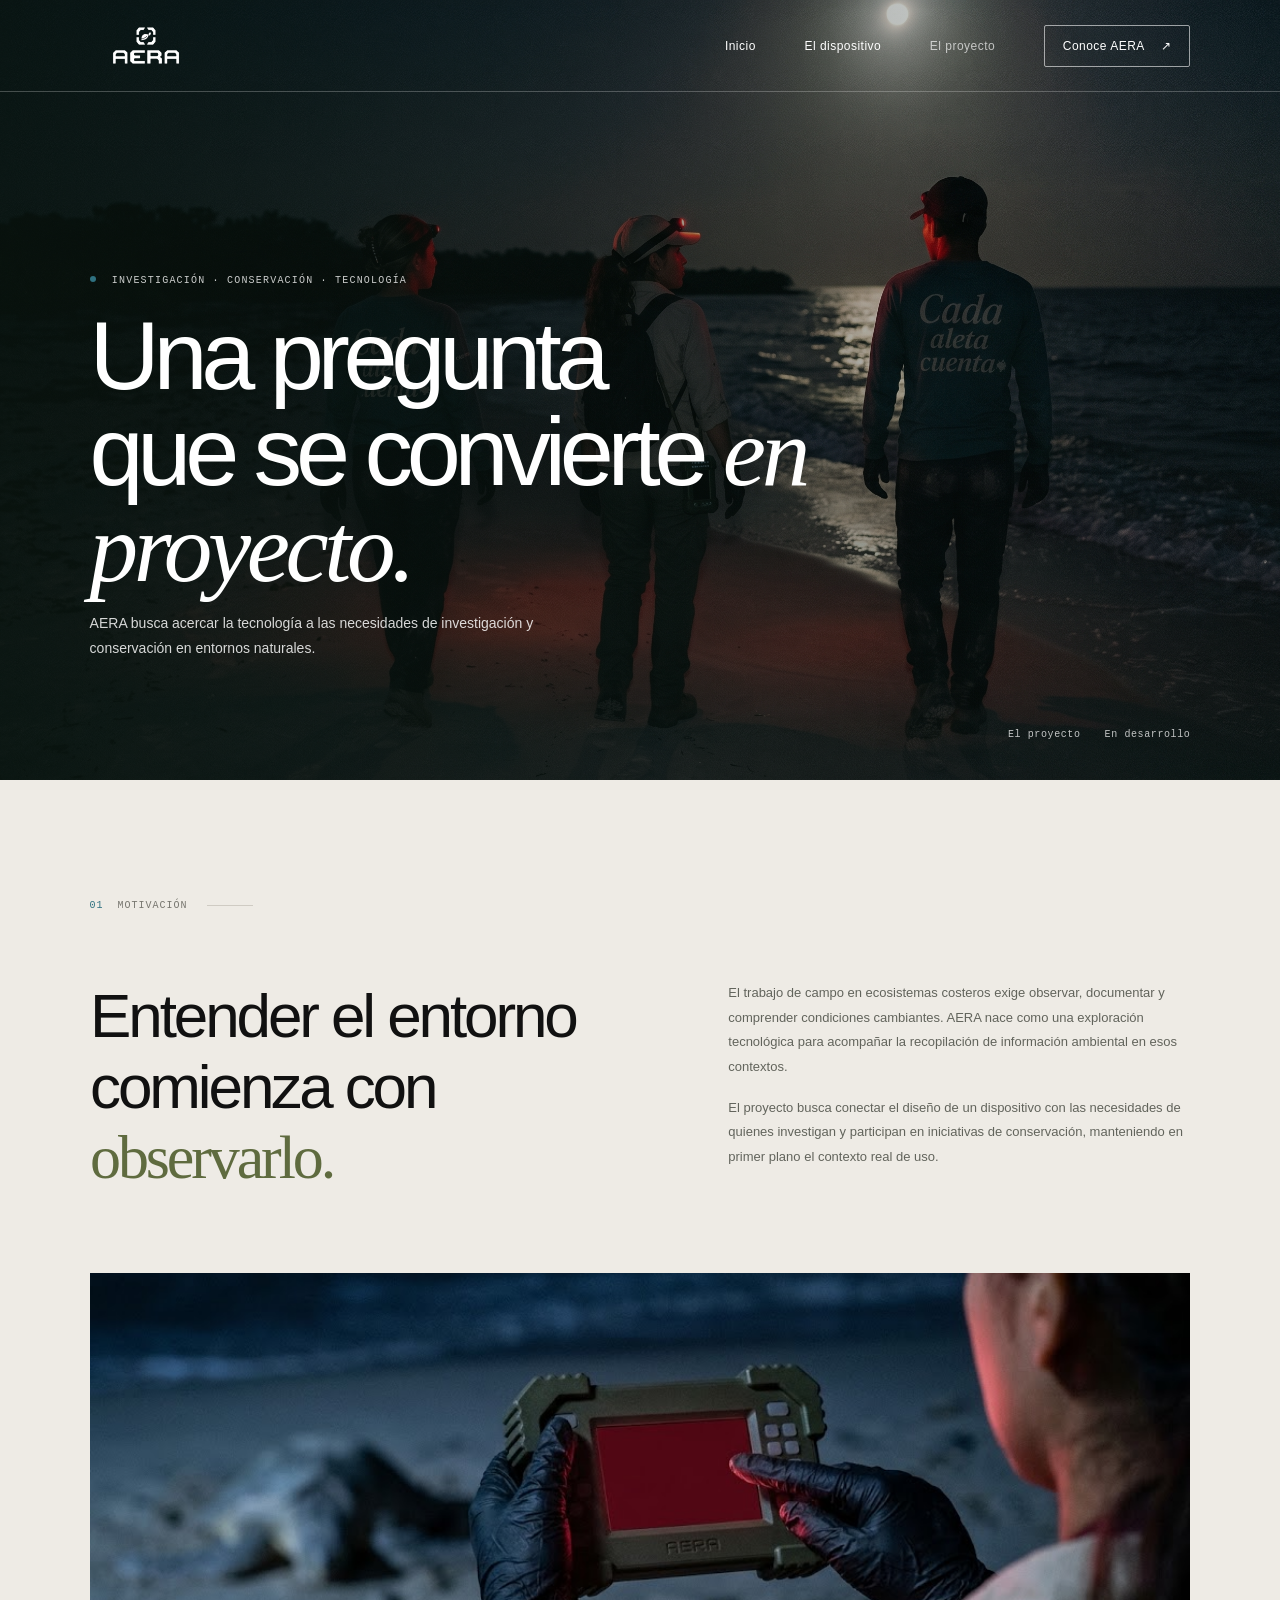
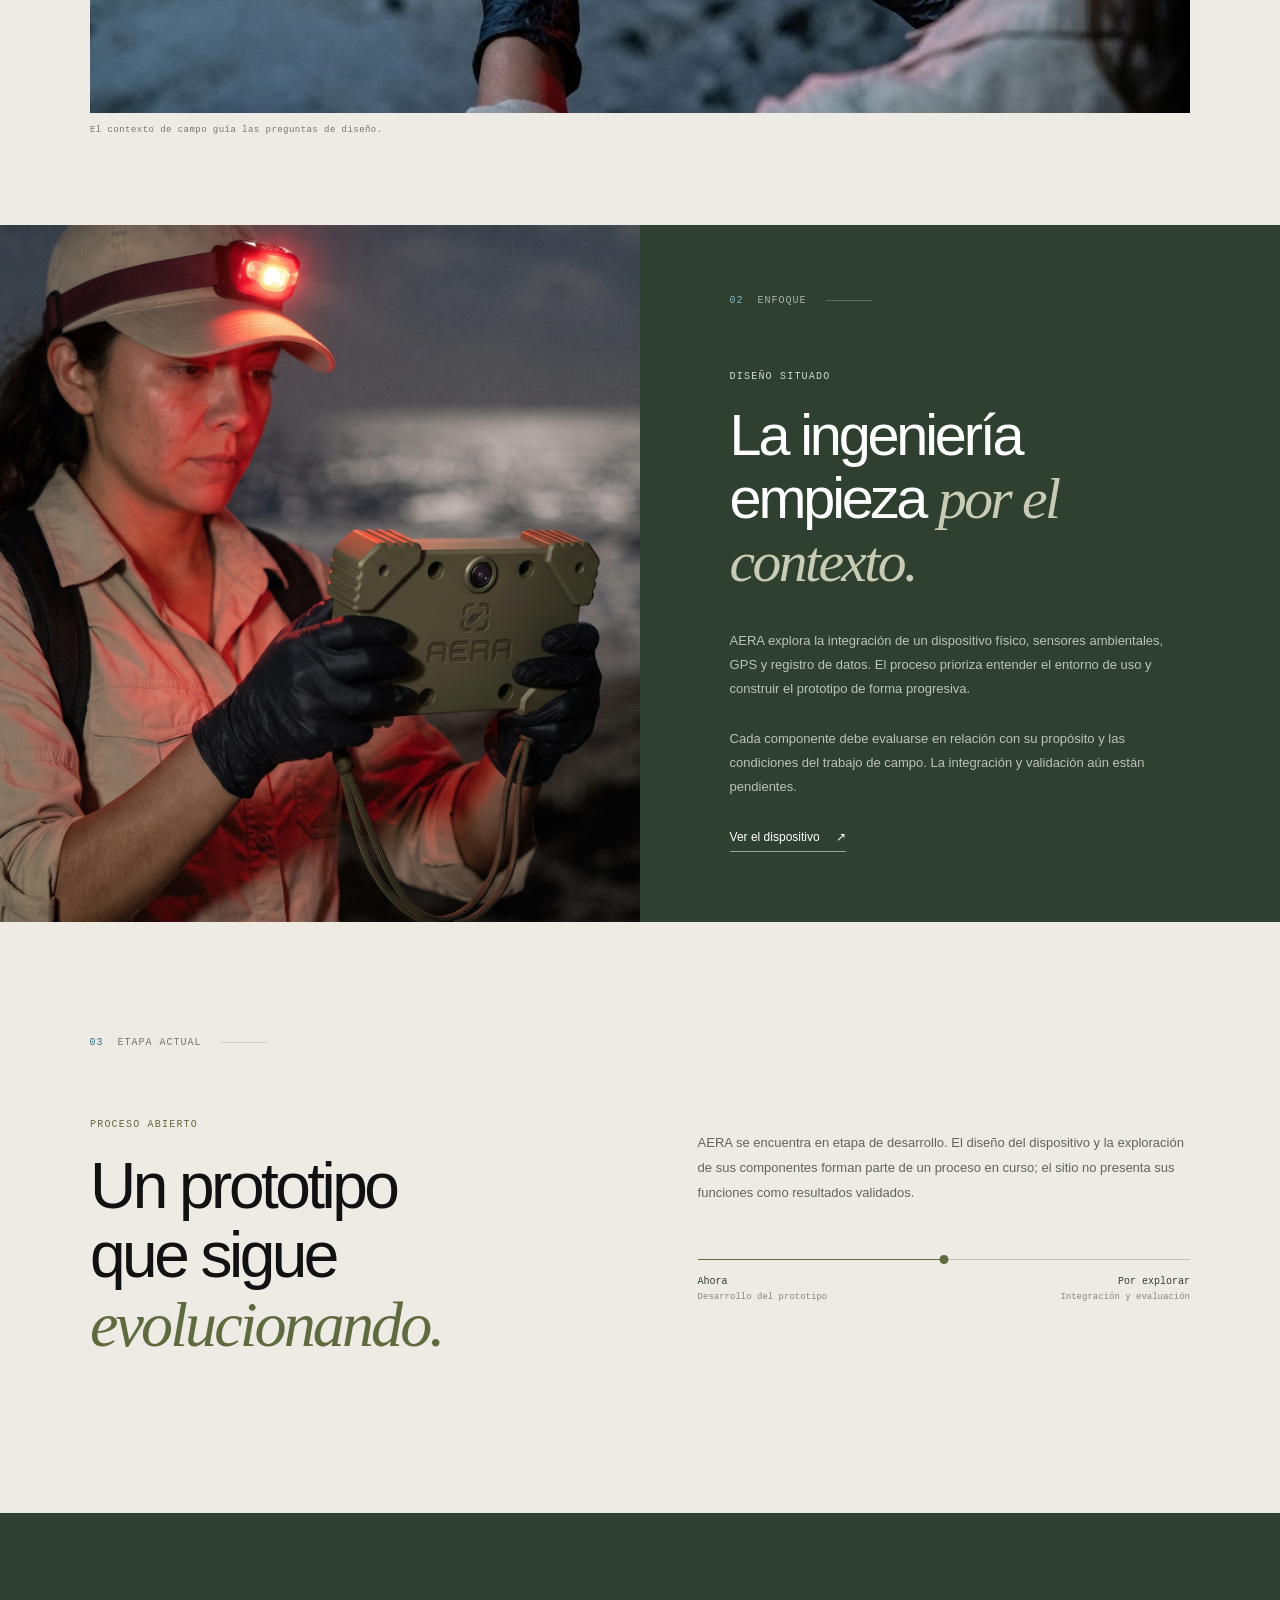
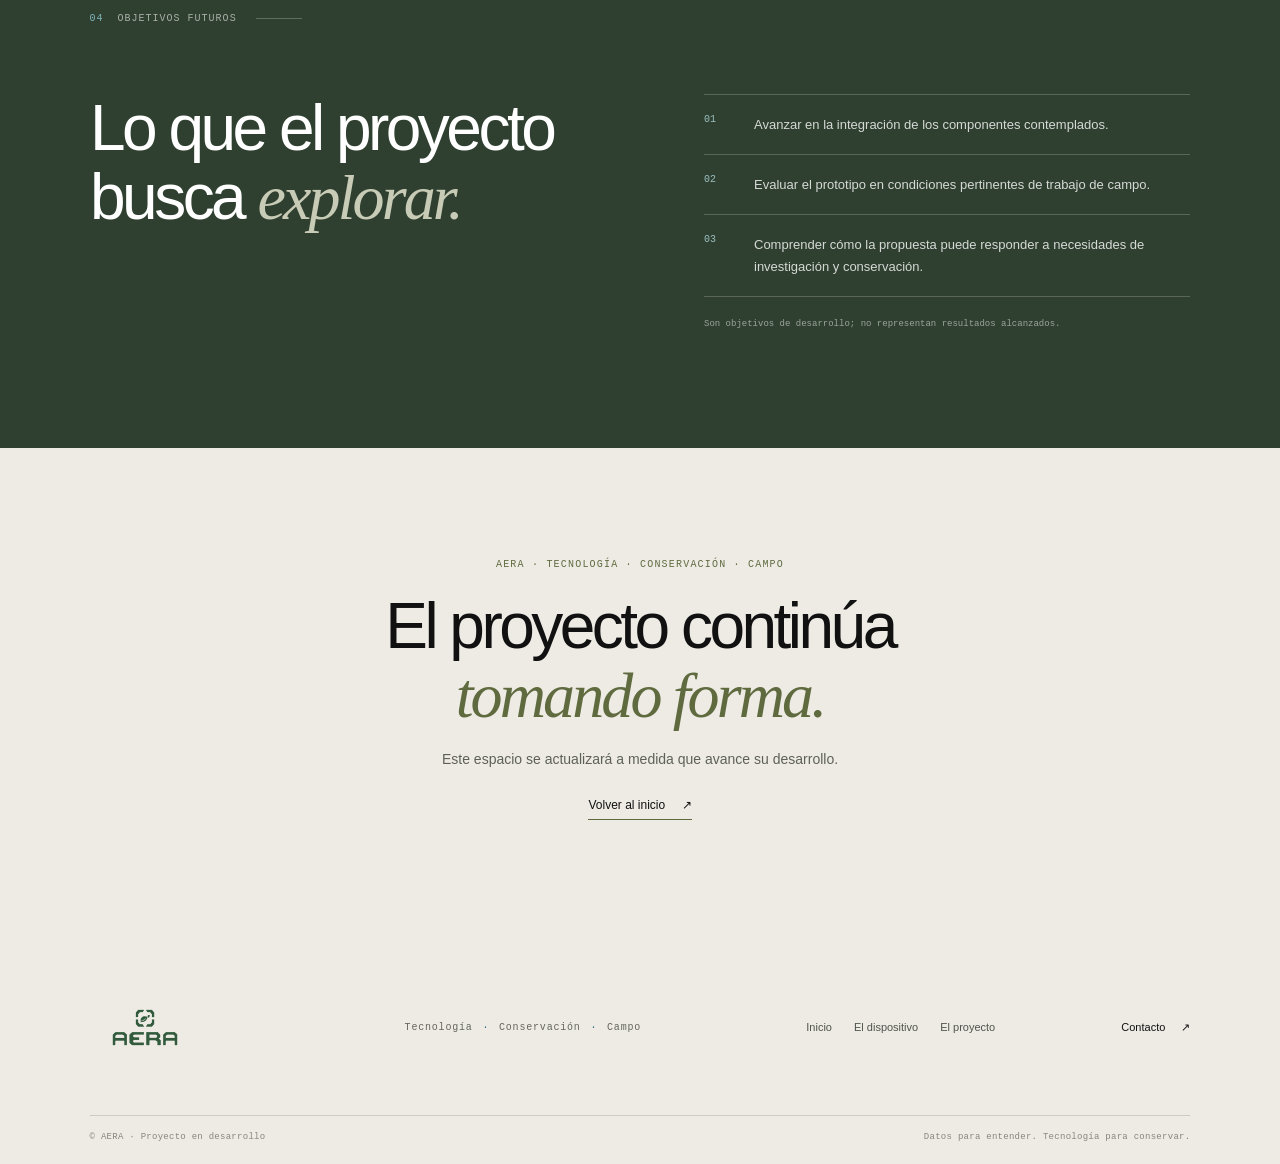
==== proyecto.html @ 41d2302f "Build AERA official website" ====
<!doctype html>
<html lang="es">
<head>
  <meta charset="utf-8"><meta name="viewport" content="width=device-width, initial-scale=1"><meta name="theme-color" content="#2f4030">
  <meta name="description" content="Conoce el contexto, la motivación y los objetivos de desarrollo del proyecto AERA.">
  <title>El proyecto — AERA</title><link rel="icon" href="assets/brand/AERA%20LOGO%20VERDE.png"><link rel="stylesheet" href="assets/css/site.css"><script src="assets/js/site.js" defer></script>
</head>
<body><a class="skip-link" href="#contenido">Saltar al contenido</a>
  <header class="site-header"><a class="brand" href="index.html" aria-label="AERA, inicio"><img src="assets/brand/AERA%20LOGO%20NEGRO%20(1).png" alt="AERA"></a><button class="menu-toggle" aria-expanded="false" aria-controls="site-nav" aria-label="Abrir menú"><span></span><span></span></button><nav class="site-nav" id="site-nav" aria-label="Navegación principal"><a href="index.html">Inicio</a><a href="dispositivo.html">El dispositivo</a><a aria-current="page" href="proyecto.html">El proyecto</a><a class="nav-cta" href="#contacto">Conoce AERA <span aria-hidden="true">↗</span></a></nav></header>
  <main id="contenido">
    <section class="project-hero"><img src="assets/enviroment/toma02_recorrido_noche.jpeg" alt="Equipo de campo recorre una playa durante una jornada nocturna" fetchpriority="high"><div class="project-hero-shade"></div><div class="project-hero-content"><p class="eyebrow eyebrow-light"><span class="eyebrow-dot"></span> Investigación · Conservación · Tecnología</p><h1>Una pregunta<br>que se convierte <em>en proyecto.</em></h1><p>AERA busca acercar la tecnología a las necesidades de investigación y conservación en entornos naturales.</p></div><div class="hero-caption"><span>El proyecto</span><span>En desarrollo</span></div></section>
    <section class="section project-intro"><div class="section-label"><span>01</span><span>Motivación</span><i></i></div><div class="project-intro-grid"><p class="large-statement">Entender el entorno comienza con <em>observarlo.</em></p><div><p>El trabajo de campo en ecosistemas costeros exige observar, documentar y comprender condiciones cambiantes. AERA nace como una exploración tecnológica para acompañar la recopilación de información ambiental en esos contextos.</p><p>El proyecto busca conectar el diseño de un dispositivo con las necesidades de quienes investigan y participan en iniciativas de conservación, manteniendo en primer plano el contexto real de uso.</p></div></div><figure class="project-wide-image"><img src="assets/enviroment/toma08_manos_noche.png" alt="Manos de una persona del equipo durante el trabajo de campo nocturno" loading="lazy"><figcaption>El contexto de campo guía las preguntas de diseño.</figcaption></figure></section>
    <section class="approach-section"><div class="approach-image"><img src="assets/enviroment/toma06_enciende_noche.jpeg" alt="Integrante del equipo prepara el equipo durante una jornada nocturna" loading="lazy"></div><div class="approach-copy"><div class="section-label section-label-light"><span>02</span><span>Enfoque</span><i></i></div><p class="eyebrow eyebrow-light">Diseño situado</p><h2>La ingeniería empieza <em>por el contexto.</em></h2><p>AERA explora la integración de un dispositivo físico, sensores ambientales, GPS y registro de datos. El proceso prioriza entender el entorno de uso y construir el prototipo de forma progresiva.</p><p>Cada componente debe evaluarse en relación con su propósito y las condiciones del trabajo de campo. La integración y validación aún están pendientes.</p><a class="text-link text-link-light" href="dispositivo.html">Ver el dispositivo <span aria-hidden="true">↗</span></a></div></section>
    <section class="section stage-section"><div class="section-label"><span>03</span><span>Etapa actual</span><i></i></div><div class="stage-grid"><div><p class="eyebrow">Proceso abierto</p><h2>Un prototipo<br>que sigue <em>evolucionando.</em></h2></div><div><p>AERA se encuentra en etapa de desarrollo. El diseño del dispositivo y la exploración de sus componentes forman parte de un proceso en curso; el sitio no presenta sus funciones como resultados validados.</p><div class="stage-track"><div class="stage-line"><span></span></div><div class="stage-labels"><span><strong>Ahora</strong>Desarrollo del prototipo</span><span><strong>Por explorar</strong>Integración y evaluación</span></div></div></div></div></section>
    <section class="future-section"><div class="section-label section-label-light"><span>04</span><span>Objetivos futuros</span><i></i></div><div class="future-grid"><h2>Lo que el proyecto<br>busca <em>explorar.</em></h2><div class="future-list"><p><span>01</span>Avanzar en la integración de los componentes contemplados.</p><p><span>02</span>Evaluar el prototipo en condiciones pertinentes de trabajo de campo.</p><p><span>03</span>Comprender cómo la propuesta puede responder a necesidades de investigación y conservación.</p><small>Son objetivos de desarrollo; no representan resultados alcanzados.</small></div></div></section>
    <section class="contact-note" id="contacto"><p class="eyebrow">AERA · Tecnología · Conservación · Campo</p><h2>El proyecto continúa <em>tomando forma.</em></h2><p>Este espacio se actualizará a medida que avance su desarrollo.</p><a class="text-link" href="index.html">Volver al inicio <span aria-hidden="true">↗</span></a></section>
  </main>
  <footer class="site-footer"><div class="footer-main"><a class="footer-brand" href="index.html"><img src="assets/brand/AERA%20LOGO%20VERDE.png" alt="AERA"></a><p class="footer-motto">Tecnología <span>·</span> Conservación <span>·</span> Campo</p><nav class="footer-nav" aria-label="Navegación del pie de página"><a href="index.html">Inicio</a><a href="dispositivo.html">El dispositivo</a><a href="proyecto.html">El proyecto</a></nav><a class="footer-contact" href="#contacto">Contacto <span aria-hidden="true">↗</span></a></div><div class="footer-bottom"><span>© AERA · Proyecto en desarrollo</span><span>Datos para entender. Tecnología para conservar.</span></div></footer>
</body></html>
---- assets/css/site.css ----
:root{--forest:#2f4030;--cream:#eeebe5;--warm:#cfcbc3;--olive:#5f6b3f;--ocean:#2f7180;--black:#111;--white:#fff;--serif:Georgia,'Times New Roman',serif;--sans:'DM Sans',Arial,sans-serif;--display:Manrope,'DM Sans',Arial,sans-serif;--mono:'DM Mono',monospace;--gutter:clamp(24px,7vw,112px)}
*{box-sizing:border-box}html{scroll-behavior:smooth;scroll-padding-top:90px}body{margin:0;background:var(--cream);color:var(--black);font-family:var(--sans);-webkit-font-smoothing:antialiased}img{display:block;max-width:100%}a{color:inherit;text-decoration:none}button{font:inherit}.skip-link{position:fixed;z-index:100;top:10px;left:10px;padding:12px 16px;background:var(--cream);color:var(--black);transform:translateY(-150%)}.skip-link:focus{transform:none}.site-header{position:absolute;z-index:20;top:0;left:0;width:100%;height:92px;padding:0 var(--gutter);display:flex;align-items:center;justify-content:space-between;border-bottom:1px solid rgba(255,255,255,.24);color:#fff}.brand{width:112px;display:block;filter:brightness(0) invert(1)}.brand img{width:100%;height:auto}.site-nav{display:flex;align-items:center;gap:clamp(22px,3.8vw,60px);font-size:12px;letter-spacing:.04em}.site-nav a{transition:opacity .2s ease}.site-nav a:hover,.site-nav a[aria-current=page]{opacity:.67}.nav-cta{border:1px solid rgba(255,255,255,.58);padding:13px 18px;border-radius:2px}.nav-cta span,.button span,.text-link span,.footer-contact span{margin-left:13px}.menu-toggle{display:none}.hero{height:min(900px,100svh);min-height:680px;position:relative;display:flex;align-items:flex-end;color:#fff;background:var(--forest);overflow:hidden}.hero-image,.hero-shade,.project-hero>img,.project-hero-shade,.project-band>img,.project-band-shade{position:absolute;inset:0;width:100%;height:100%;object-fit:cover}.hero-image{object-position:center 43%;animation:hero-reveal 1.1s ease both}.hero-shade{background:linear-gradient(90deg,rgba(8,18,15,.69) 0%,rgba(8,18,15,.22) 66%,rgba(8,18,15,.14)),linear-gradient(0deg,rgba(8,18,15,.35),transparent 42%)}.hero-frame{position:absolute;inset:116px 34px 36px;border:1px solid rgba(255,255,255,.38);pointer-events:none}.hero-content{position:relative;z-index:2;max-width:900px;padding:0 var(--gutter) 116px}.eyebrow{margin:0 0 20px;color:var(--olive);font:500 10px/1.4 var(--mono);letter-spacing:.12em;text-transform:uppercase}.eyebrow-light{color:rgba(255,255,255,.79)}.eyebrow-dot{display:inline-block;width:6px;height:6px;border-radius:50%;background:var(--ocean);margin-right:9px;vertical-align:1px}.hero h1,.page-hero h1,.project-hero h1{font:500 clamp(48px,7vw,100px)/.99 var(--display);letter-spacing:-.065em;margin:0;max-width:900px}.hero h1 em,.page-hero h1 em,.project-hero h1 em,h2 em{font-family:var(--serif);font-weight:400;letter-spacing:-.045em}.hero-copy{max-width:490px;margin:24px 0 28px;font-size:15px;line-height:1.75;color:rgba(255,255,255,.88)}.button{display:inline-flex;align-items:center;justify-content:space-between;gap:24px;padding:17px 20px;min-width:205px;font-size:12px;transition:background .25s,color .25s,transform .25s}.button:hover{transform:translateY(-2px)}.button-light{background:var(--cream);color:var(--black)}.button-light:hover{background:#fff}.hero-caption{position:absolute;z-index:2;right:var(--gutter);bottom:47px;display:flex;gap:24px;color:rgba(255,255,255,.75);font:10px var(--mono);letter-spacing:.06em}.scroll-cue{position:absolute;bottom:40px;left:50%;z-index:2;height:42px;width:20px;display:flex;justify-content:center}.scroll-cue span{height:38px;width:1px;background:rgba(255,255,255,.75);transform-origin:top;animation:cue 1.8s ease infinite}.section{position:relative;padding:120px var(--gutter)}.section-label{display:flex;align-items:center;gap:14px;font:10px var(--mono);letter-spacing:.1em;text-transform:uppercase;color:#77766f}.section-label>span:first-child{color:var(--ocean)}.section-label i{height:1px;width:46px;background:var(--warm);margin-left:5px}.section-label-light{color:rgba(255,255,255,.58)}.section-label-light i{background:rgba(255,255,255,.23)}.section-label-light>span:first-child{color:#80b6be}.purpose-grid{display:grid;grid-template-columns:.82fr 1.18fr;align-items:center;gap:clamp(55px,10vw,160px);max-width:1260px;margin:65px auto 0}.purpose-copy{max-width:440px;padding-left:5vw}.purpose h2,.device-copy h2,.feature-heading h2,.overview-grid h2,.components-intro h2,.flow-heading h2,.device-note h2,.approach-copy h2,.stage-grid h2,.future-grid h2,.contact-note h2{font:500 clamp(38px,5vw,68px)/1.08 var(--display);letter-spacing:-.055em;margin:0 0 23px}.purpose h2 em,.feature-heading h2 em,.overview-grid h2 em,.components-intro h2 em,.flow-heading h2 em,.approach-copy h2 em,.stage-grid h2 em,.future-grid h2 em,.contact-note h2 em{color:var(--olive)}.purpose-copy>p:not(.eyebrow),.device-copy>p:not(.eyebrow),.overview-grid>div p,.components-intro>p:not(.eyebrow),.flow-heading>p:not(.eyebrow),.approach-copy>p:not(.eyebrow),.stage-grid>div>p:not(.eyebrow),.contact-note>p:not(.eyebrow){font-size:14px;line-height:1.85;color:#5e6059}.text-link{display:inline-block;margin-top:18px;padding-bottom:7px;border-bottom:1px solid var(--olive);font-size:12px;transition:color .2s}.text-link:hover{color:var(--ocean)}.purpose-image{margin:0;position:relative}.purpose-image img{width:100%;height:540px;object-fit:cover;object-position:center}.image-corner:before,.image-corner:after{content:'';position:absolute;width:50px;height:50px;z-index:1;pointer-events:none}.image-corner:before{top:-10px;left:-10px;border-left:1px solid var(--olive);border-top:1px solid var(--olive)}.image-corner:after{right:-10px;bottom:32px;border-right:1px solid var(--olive);border-bottom:1px solid var(--olive)}.purpose-image figcaption{display:flex;justify-content:space-between;padding-top:12px;font:9px var(--mono);color:#77766f;text-transform:uppercase;letter-spacing:.08em}.side-note{position:absolute;left:22px;top:50%;writing-mode:vertical-rl;transform:rotate(180deg);font:9px var(--mono);letter-spacing:.15em;color:#999}.section-dark{background:var(--forest);color:#fff}.device-section{padding:120px var(--gutter) 130px}.device-grid{max-width:1240px;margin:auto;display:grid;grid-template-columns:.88fr 1.12fr;gap:7vw;align-items:center}.device-copy .section-label{margin-bottom:80px}.device-copy h2{font-size:clamp(44px,5.6vw,76px);max-width:580px}.device-copy h2 em{color:#c8cbb5}.device-copy>p:not(.eyebrow){max-width:450px;color:rgba(255,255,255,.72)}.device-copy .fine-print{font-size:11px!important;color:rgba(255,255,255,.52)!important;margin-top:18px}.text-link-light{color:#fff;border-color:rgba(255,255,255,.52)}.text-link-light:hover{color:#b6d7d8}.device-visual{position:relative;margin:0;padding:28px 0 45px}.device-visual img{position:relative;z-index:1;width:100%;mix-blend-mode:screen}.device-visual figcaption{position:absolute;bottom:10px;left:0;font:9px var(--mono);color:rgba(255,255,255,.55);letter-spacing:.04em}.device-orbit{position:absolute;width:76%;aspect-ratio:1;left:12%;top:10%;border:1px solid rgba(255,255,255,.1);border-radius:50%}.device-orbit:before,.device-orbit:after{content:'';position:absolute;inset:12%;border:1px solid rgba(255,255,255,.08);border-radius:50%}.device-orbit:after{inset:25%}.device-index{position:absolute;top:8px;right:0;color:rgba(255,255,255,.42);font:10px var(--mono)}.features{padding-top:118px;padding-bottom:140px}.feature-heading{max-width:1100px;margin:65px auto 60px}.feature-heading h2{font-size:clamp(45px,6vw,78px)}.feature-grid{max-width:1100px;margin:auto;display:grid;grid-template-columns:1.04fr .84fr;gap:clamp(38px,8vw,120px);align-items:start}.feature-card{min-width:0}.feature-card-offset{margin-top:135px}.feature-image{position:relative;display:block;overflow:hidden;background:var(--warm)}.feature-image img{width:100%;height:380px;object-fit:cover;transition:transform .6s cubic-bezier(.2,.6,.2,1)}.feature-image:hover img{transform:scale(1.025)}.feature-card-offset .feature-image img{height:310px}.image-number{position:absolute;left:16px;bottom:15px;color:#fff;font:9px var(--mono);letter-spacing:.08em;text-shadow:0 1px 12px #000}.feature-text{position:relative;padding:28px 35px 10px 0}.feature-text .eyebrow{margin-bottom:13px}.feature-text h3{font:500 clamp(22px,2.6vw,32px)/1.2 var(--display);letter-spacing:-.04em;margin:0 0 13px}.feature-text>p:not(.eyebrow){font-size:13px;line-height:1.75;color:#66665f;max-width:410px}.arrow-link{position:absolute;right:0;top:28px;font-size:18px;transition:transform .2s}.arrow-link:hover{transform:translate(3px,-3px)}.project-band{position:relative;min-height:620px;height:72vh;max-height:850px;color:#fff;display:flex;align-items:center;overflow:hidden}.project-band>img{object-position:center 45%}.project-band-shade{background:linear-gradient(90deg,rgba(15,29,20,.83),rgba(15,29,20,.32) 70%),linear-gradient(0deg,rgba(15,29,20,.26),transparent 65%)}.project-band-content{position:relative;z-index:1;padding:40px var(--gutter);max-width:850px}.project-band h2{font:500 clamp(56px,8vw,100px)/.98 var(--display);letter-spacing:-.065em;margin:0 0 22px}.project-band h2 em{font-family:var(--serif);font-weight:400}.project-band-content>p:not(.eyebrow){max-width:440px;font-size:14px;line-height:1.8;color:rgba(255,255,255,.83);margin-bottom:27px}.band-mark{position:absolute;z-index:1;right:var(--gutter);bottom:40px;font:9px/1.8 var(--mono);letter-spacing:.08em;color:rgba(255,255,255,.75);text-align:right}.site-footer{padding:55px var(--gutter) 22px;background:var(--cream)}.footer-main{display:grid;grid-template-columns:1fr 1.3fr 1fr auto;align-items:center;gap:26px;padding-bottom:45px}.footer-brand{width:110px}.footer-brand img{width:100%}.footer-motto{font:10px var(--mono);letter-spacing:.08em;color:#64655d}.footer-motto span{color:var(--ocean);padding:0 3px}.footer-nav{display:flex;gap:22px;font-size:11px;color:#50534d}.footer-nav a:hover,.footer-contact:hover{color:var(--ocean)}.footer-contact{font-size:11px}.footer-bottom{border-top:1px solid var(--warm);padding-top:16px;display:flex;justify-content:space-between;font:9px var(--mono);color:#86867e;letter-spacing:.03em}

/* Internal pages */
.page-hero{min-height:760px;padding:145px var(--gutter) 85px;background:var(--cream);display:grid;grid-template-columns:1fr 1.05fr;align-items:center;gap:4vw;position:relative;overflow:hidden}.page-hero-copy{max-width:610px;padding-left:4vw;position:relative;z-index:1}.page-hero h1{font-size:clamp(56px,7vw,90px);color:var(--forest)}.page-hero-copy>p:not(.eyebrow){max-width:430px;margin-top:25px;color:#62645c;font-size:15px;line-height:1.8}.page-meta{margin-top:42px;display:flex;gap:26px;font:9px var(--mono);text-transform:uppercase;letter-spacing:.06em;color:#74766e}.page-meta span+span{color:var(--ocean)}.page-product{position:relative;margin:0;background:#e2dfd7;min-height:400px;display:grid;place-items:center}.page-product img{width:100%;mix-blend-mode:multiply}.page-product figcaption{position:absolute;bottom:14px;left:18px;font:9px var(--mono);color:#77766f}.corner{position:absolute;width:30px;height:30px}.corner-tl{top:12px;left:12px;border-left:1px solid var(--olive);border-top:1px solid var(--olive)}.corner-br{right:12px;bottom:12px;border-right:1px solid var(--olive);border-bottom:1px solid var(--olive)}.device-overview{padding-top:110px;padding-bottom:125px}.overview-grid{max-width:1040px;margin:75px auto 0;display:grid;grid-template-columns:1fr 1fr;gap:9vw}.overview-grid h2{font-size:clamp(42px,5.1vw,65px)}.overview-grid>div{padding-top:5px}.overview-grid>div p{margin:0 0 16px}.components-section{padding:105px var(--gutter) 120px}.components-intro{max-width:1040px;margin:65px auto 55px;display:grid;grid-template-columns:1fr 1fr;column-gap:8vw;align-items:end}.components-intro .eyebrow{grid-column:1/-1}.components-intro h2{color:#fff;font-size:clamp(44px,5.4vw,68px);margin:0}.components-intro h2 em{color:#c8cbb5}.components-intro>p:not(.eyebrow){color:rgba(255,255,255,.63);font-size:13px;line-height:1.8;max-width:370px;margin:0 0 7px}.component-list{max-width:1040px;margin:auto;border-top:1px solid rgba(255,255,255,.25)}.component-list article{display:grid;grid-template-columns:60px 1fr auto;gap:20px;align-items:start;padding:26px 0 29px;border-bottom:1px solid rgba(255,255,255,.2)}.component-index{color:#9bbfc0;font:11px var(--mono);padding-top:6px}.component-list h3{font:500 20px var(--display);margin:0 0 8px}.component-list article p{margin:0;max-width:600px;color:rgba(255,255,255,.63);font-size:12px;line-height:1.7}.component-status{font:9px var(--mono);text-transform:uppercase;letter-spacing:.07em;color:#c9cfba;padding-top:7px}.flow-section{padding-top:115px;padding-bottom:130px}.flow-heading{max-width:1040px;margin:65px auto 52px}.flow-heading h2{font-size:clamp(43px,5.6vw,70px)}.flow-heading>p:not(.eyebrow){max-width:460px}.flow-diagram{max-width:1000px;margin:auto;display:grid;grid-template-columns:1fr 80px 1fr 80px 1fr;align-items:center}.flow-node{min-height:190px;border:1px solid #d2cfc7;padding:24px;display:flex;flex-direction:column;align-items:flex-start;justify-content:center;position:relative;background:rgba(255,255,255,.19)}.flow-node-accent{background:var(--forest);color:#fff;border-color:var(--forest)}.flow-symbol{font:28px var(--serif);color:var(--ocean);margin-bottom:14px}.flow-node-accent .flow-symbol{color:#9abfc1}.flow-node h3{font:500 17px var(--display);margin:0 0 5px}.flow-node p{font:10px var(--mono);color:#77766f;margin:0}.flow-node-accent p{color:rgba(255,255,255,.63)}.flow-connector{height:1px;background:#9d9b91;display:flex;align-items:center;justify-content:center}.flow-connector span{background:var(--cream);padding:0 12px;color:var(--olive);font-size:18px}.diagram-note{max-width:1000px;margin:23px auto 0;font:10px/1.7 var(--mono);color:#76776e}.diagram-note span{color:var(--ocean);margin-right:10px}.device-note{padding:75px var(--gutter);display:grid;grid-template-columns:1.2fr 1.2fr auto;gap:6vw;align-items:center;background:#263628;color:#fff}.device-note h2{font-size:clamp(32px,4vw,48px);margin:0}.device-note>p{font-size:12px;line-height:1.8;color:rgba(255,255,255,.7);max-width:420px}.device-note .text-link{white-space:nowrap}.device-note .eyebrow{margin-bottom:13px}
.project-hero{height:min(780px,90svh);min-height:650px;position:relative;display:flex;align-items:flex-end;color:#fff;overflow:hidden;background:var(--forest)}.project-hero>img{object-position:center 43%}.project-hero-shade{background:linear-gradient(90deg,rgba(10,22,16,.74),rgba(10,22,16,.24) 75%),linear-gradient(0deg,rgba(10,22,16,.35),transparent 65%)}.project-hero-content{position:relative;z-index:1;padding:80px var(--gutter) 105px;max-width:940px}.project-hero h1{font-size:clamp(56px,7.6vw,100px)}.project-hero-content>p:not(.eyebrow){max-width:480px;font-size:14px;line-height:1.8;color:rgba(255,255,255,.83)}.project-hero .hero-caption{bottom:40px}.project-intro{padding-bottom:90px}.project-intro-grid{max-width:1100px;margin:70px auto 80px;display:grid;grid-template-columns:1.05fr .95fr;gap:10vw;align-items:start}.large-statement{font:500 clamp(38px,5vw,62px)/1.14 var(--display);letter-spacing:-.05em;margin:0}.large-statement em{font:400 1em var(--serif);color:var(--olive)}.project-intro-grid>div p{font-size:13px;line-height:1.9;color:#62645c;margin:0 0 16px}.project-wide-image{max-width:1100px;margin:0 auto}.project-wide-image img{width:100%;height:440px;object-fit:cover;object-position:center 42%}.project-wide-image figcaption{margin-top:12px;font:9px var(--mono);letter-spacing:.05em;color:#77766f}.approach-section{display:grid;grid-template-columns:1fr 1fr;background:var(--forest);color:#fff}.approach-image{min-height:640px}.approach-image img{width:100%;height:100%;object-fit:cover}.approach-copy{padding:70px clamp(35px,7vw,100px);display:flex;flex-direction:column;align-items:flex-start;justify-content:center}.approach-copy .section-label{width:100%;margin-bottom:64px}.approach-copy h2{font-size:clamp(40px,4.5vw,61px)}.approach-copy h2 em{color:#c8cbb5}.approach-copy>p:not(.eyebrow){color:rgba(255,255,255,.68);max-width:470px;font-size:13px}.stage-section{padding-top:115px;padding-bottom:130px}.stage-grid{max-width:1100px;margin:70px auto 0;display:grid;grid-template-columns:1fr 1fr;gap:9vw}.stage-grid h2{font-size:clamp(43px,5vw,65px)}.stage-grid>div>p:not(.eyebrow){font-size:13px;line-height:1.9;color:#62645c}.stage-track{margin-top:54px}.stage-line{height:1px;background:#c4c0b7;position:relative}.stage-line:before{content:'';position:absolute;left:0;width:50%;height:1px;background:var(--olive)}.stage-line span{position:absolute;left:50%;top:-4px;width:9px;height:9px;border-radius:50%;background:var(--olive);transform:translateX(-50%)}.stage-labels{display:flex;justify-content:space-between;margin-top:16px;font:9px var(--mono);color:#85857c}.stage-labels span:last-child{text-align:right}.stage-labels strong{display:block;font:10px var(--mono);color:var(--forest);margin-bottom:5px}.future-section{background:var(--forest);color:#fff;padding:100px var(--gutter) 115px}.future-grid{max-width:1100px;margin:70px auto 0;display:grid;grid-template-columns:1fr 1fr;gap:10vw}.future-grid h2{font-size:clamp(42px,5vw,65px)}.future-grid h2 em{color:#c8cbb5}.future-list p{display:grid;grid-template-columns:40px 1fr;gap:10px;margin:0;padding:19px 0;border-bottom:1px solid rgba(255,255,255,.2);font-size:13px;line-height:1.65;color:rgba(255,255,255,.8)}.future-list p:first-child{border-top:1px solid rgba(255,255,255,.2)}.future-list p span{font:10px var(--mono);color:#9bbfc0}.future-list small{display:block;margin-top:20px;font:9px/1.7 var(--mono);color:rgba(255,255,255,.52)}.contact-note{padding:110px var(--gutter);text-align:center}.contact-note h2{max-width:700px;margin:0 auto 17px}.contact-note>p:not(.eyebrow){margin:0 auto;max-width:430px}.contact-note .text-link{margin-top:25px}
@keyframes cue{0%,100%{transform:scaleY(.6);opacity:.5}50%{transform:scaleY(1);opacity:1}}@keyframes hero-reveal{from{transform:scale(1.035);opacity:.8}to{transform:scale(1);opacity:1}}
@media(max-width:900px){:root{--gutter:clamp(24px,5vw,56px)}.site-header{height:78px}.purpose-grid{gap:5vw}.purpose-copy{padding-left:0}.purpose-image img{height:440px}.device-grid{gap:4vw}.footer-main{grid-template-columns:1fr 1.5fr 1fr;row-gap:22px}.footer-contact{grid-column:3;grid-row:2}.footer-nav{grid-column:2/4}.page-hero{grid-template-columns:1fr 1fr;gap:2vw}.page-hero-copy{padding-left:0}.device-note{grid-template-columns:1fr 1.2fr;gap:20px}.device-note .text-link{grid-column:2}.feature-image img{height:320px}.feature-card-offset .feature-image img{height:270px}.approach-copy{padding:55px 42px}}
@media(max-width:650px){html{scroll-padding-top:70px}.site-header{height:70px;padding:0 22px}.brand{width:90px}.menu-toggle{display:flex;width:42px;height:42px;align-items:center;justify-content:center;flex-direction:column;gap:6px;border:1px solid rgba(255,255,255,.55);background:transparent;color:#fff;cursor:pointer}.menu-toggle span{height:1px;width:16px;background:currentColor;transition:transform .2s}.menu-toggle[aria-expanded=true] span:first-child{transform:translateY(3.5px) rotate(45deg)}.menu-toggle[aria-expanded=true] span:last-child{transform:translateY(-3.5px) rotate(-45deg)}.site-nav{position:absolute;top:69px;left:0;right:0;display:flex;flex-direction:column;align-items:stretch;gap:0;background:var(--forest);padding:0 22px;max-height:0;overflow:hidden;transition:max-height .3s ease,padding .3s}.site-nav.is-open{max-height:320px;padding:12px 22px 24px}.site-nav a{padding:15px 4px;border-bottom:1px solid rgba(255,255,255,.16)}.site-nav .nav-cta{border:0;padding:15px 4px}.hero{height:92svh;min-height:640px}.hero-frame{inset:87px 14px 18px}.hero-content{padding:0 24px 115px}.hero h1{font-size:clamp(46px,12vw,70px)}.hero-copy{font-size:13px;margin:19px 0 23px;max-width:390px}.hero-caption{bottom:24px;right:24px;left:24px;justify-content:space-between;font-size:8px}.scroll-cue{bottom:51px;left:auto;right:24px}.section{padding:82px 24px}.purpose-grid{grid-template-columns:1fr;gap:39px;margin-top:47px}.purpose-copy{max-width:500px}.purpose h2,.device-copy h2{font-size:clamp(40px,10vw,58px)}.purpose-image img{height:350px}.side-note{display:none}.device-section{padding:82px 24px 95px}.device-grid{grid-template-columns:1fr;gap:20px}.device-copy .section-label{margin-bottom:52px}.device-visual{margin:4px -10px 0;padding:20px 0 42px}.device-visual figcaption{font-size:8px}.features{padding-top:82px;padding-bottom:90px}.feature-heading{margin:48px auto 38px}.feature-heading h2{font-size:clamp(43px,10vw,60px)}.feature-grid{grid-template-columns:1fr;gap:43px}.feature-card-offset{margin-top:0;margin-left:9vw}.feature-image img,.feature-card-offset .feature-image img{height:300px}.feature-text{padding-top:22px}.feature-text h3{font-size:25px}.project-band{height:auto;min-height:650px}.project-band-content{padding:70px 24px}.project-band h2{font-size:clamp(58px,13vw,82px)}.project-band-content>p:not(.eyebrow){font-size:13px}.band-mark{right:24px;bottom:22px}.site-footer{padding:42px 24px 18px}.footer-main{grid-template-columns:1fr 1fr;gap:20px;padding-bottom:30px}.footer-brand{width:90px}.footer-motto{grid-column:1/-1;grid-row:2;margin:0}.footer-nav{grid-column:1/-1;grid-row:3;flex-wrap:wrap;gap:17px}.footer-contact{grid-column:2;grid-row:1;text-align:right}.footer-bottom{gap:12px;align-items:flex-start;font-size:8px;line-height:1.6}.footer-bottom span:last-child{text-align:right}.page-hero{padding:112px 24px 54px;grid-template-columns:1fr;gap:32px}.page-hero h1{font-size:clamp(53px,12vw,76px)}.page-hero-copy>p:not(.eyebrow){font-size:13px}.page-meta{margin-top:25px;gap:15px;font-size:8px}.page-product{min-height:unset}.page-product figcaption{font-size:8px}.device-overview{padding-top:80px;padding-bottom:86px}.overview-grid{grid-template-columns:1fr;gap:18px;margin-top:48px}.overview-grid h2{font-size:clamp(42px,10vw,60px)}.components-section{padding:80px 24px 90px}.components-intro{display:block;margin:48px auto 40px}.components-intro h2{font-size:clamp(43px,10vw,59px)}.components-intro>p:not(.eyebrow){margin-top:19px}.component-list article{grid-template-columns:34px 1fr;gap:10px;padding:22px 0}.component-list h3{font-size:18px}.component-list article p{font-size:11px}.component-status{grid-column:2;padding-top:2px}.flow-section{padding-top:80px;padding-bottom:90px}.flow-heading{margin:47px auto 34px}.flow-heading h2{font-size:clamp(43px,10vw,59px)}.flow-diagram{grid-template-columns:1fr;gap:0}.flow-node{min-height:130px;padding:22px}.flow-connector{height:50px;width:1px;justify-self:center;position:relative}.flow-connector span{padding:8px 0}.diagram-note{font-size:9px}.device-note{padding:60px 24px;grid-template-columns:1fr;gap:15px}.device-note h2{font-size:39px}.device-note>p{margin:0}.device-note .text-link{grid-column:auto;margin-top:6px}.project-hero{height:86svh;min-height:610px}.project-hero-content{padding:70px 24px 100px}.project-hero h1{font-size:clamp(55px,12vw,78px)}.project-hero-content>p:not(.eyebrow){font-size:13px}.project-hero .hero-caption{left:24px;right:24px;bottom:24px}.project-intro{padding-top:80px;padding-bottom:75px}.project-intro-grid{grid-template-columns:1fr;gap:23px;margin:49px auto 48px}.large-statement{font-size:clamp(40px,10vw,58px)}.project-wide-image img{height:300px}.approach-section{grid-template-columns:1fr}.approach-image{min-height:0;height:330px}.approach-copy{padding:50px 24px 70px}.approach-copy .section-label{margin-bottom:48px}.approach-copy h2{font-size:clamp(40px,10vw,57px)}.stage-section{padding-top:80px;padding-bottom:90px}.stage-grid{grid-template-columns:1fr;gap:20px;margin-top:48px}.stage-grid h2{font-size:clamp(43px,10vw,60px)}.stage-track{margin-top:38px}.future-section{padding:80px 24px 90px}.future-grid{grid-template-columns:1fr;gap:10px;margin-top:48px}.future-grid h2{font-size:clamp(43px,10vw,60px)}.contact-note{padding:82px 24px}.contact-note h2{font-size:clamp(37px,9vw,53px)}}
@media(prefers-reduced-motion:reduce){*,*::before,*::after{scroll-behavior:auto!important;animation-duration:.01ms!important;animation-iteration-count:1!important;transition-duration:.01ms!important}}
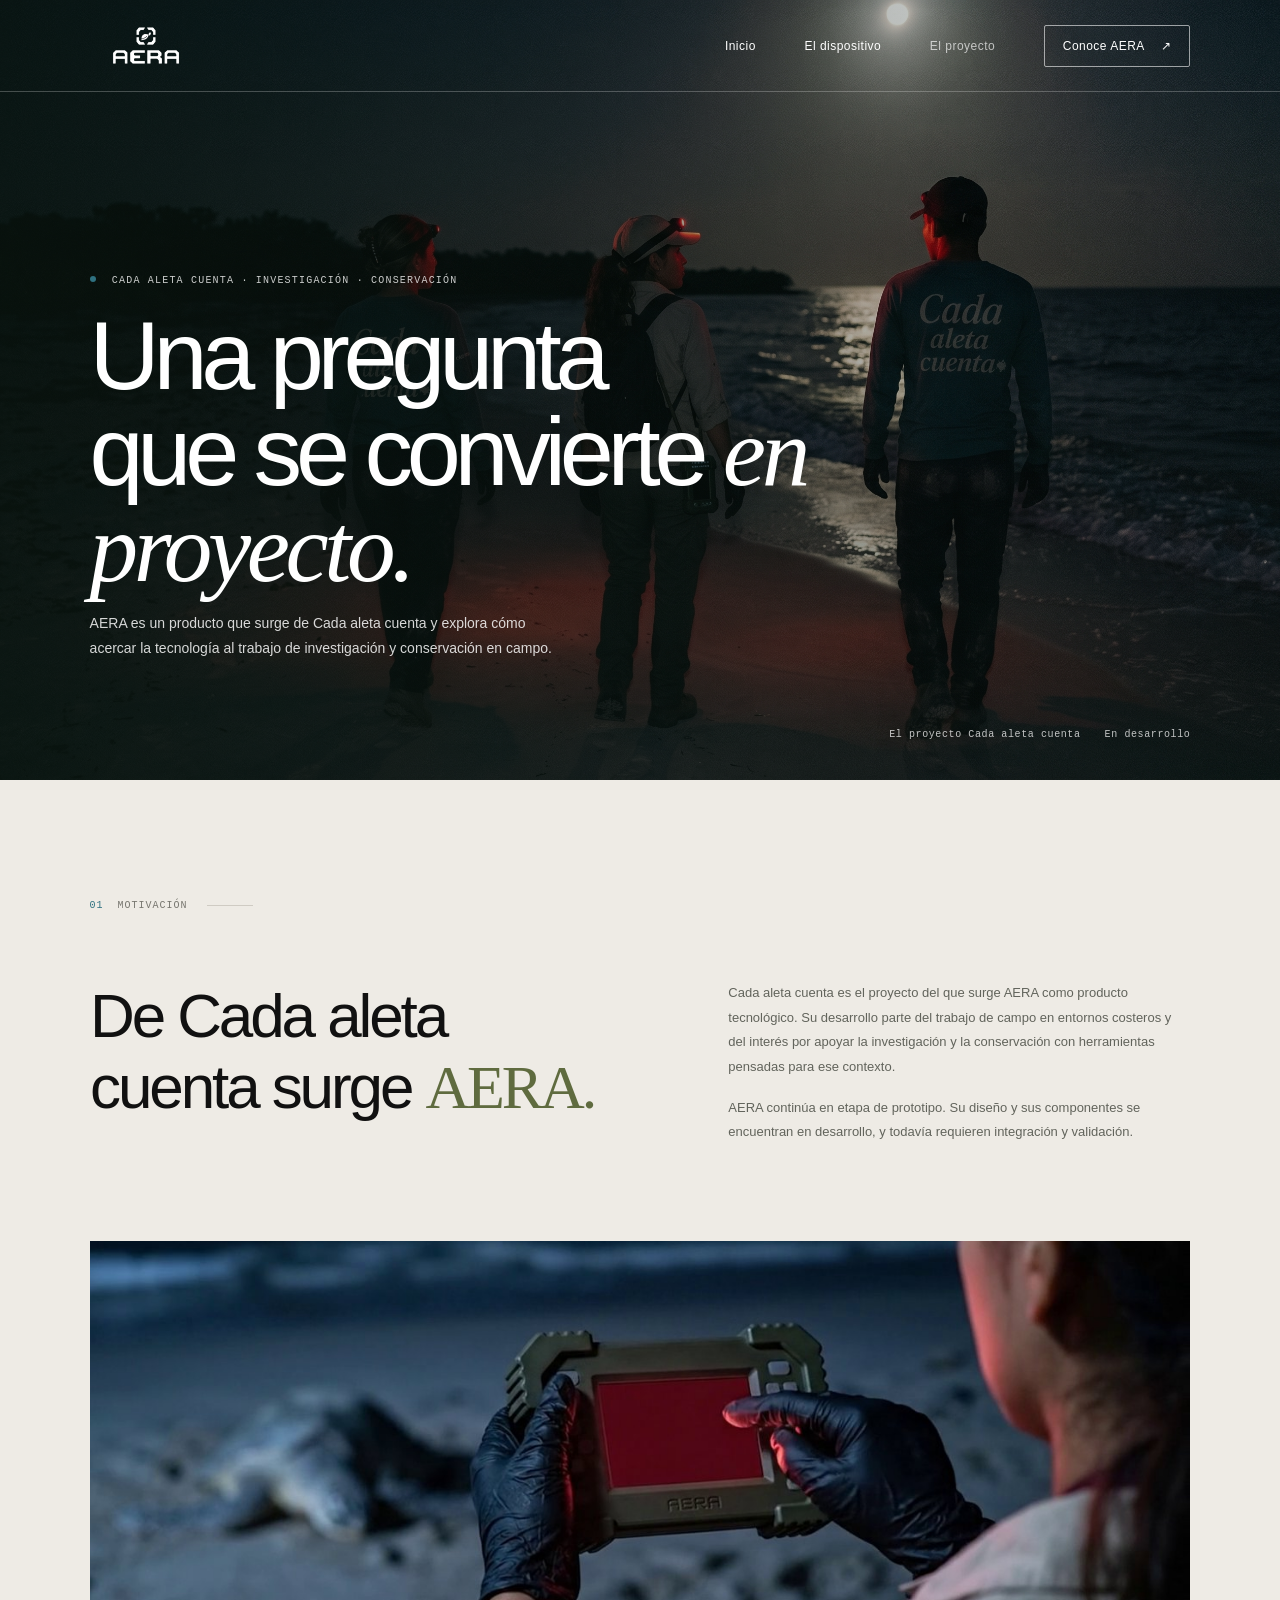
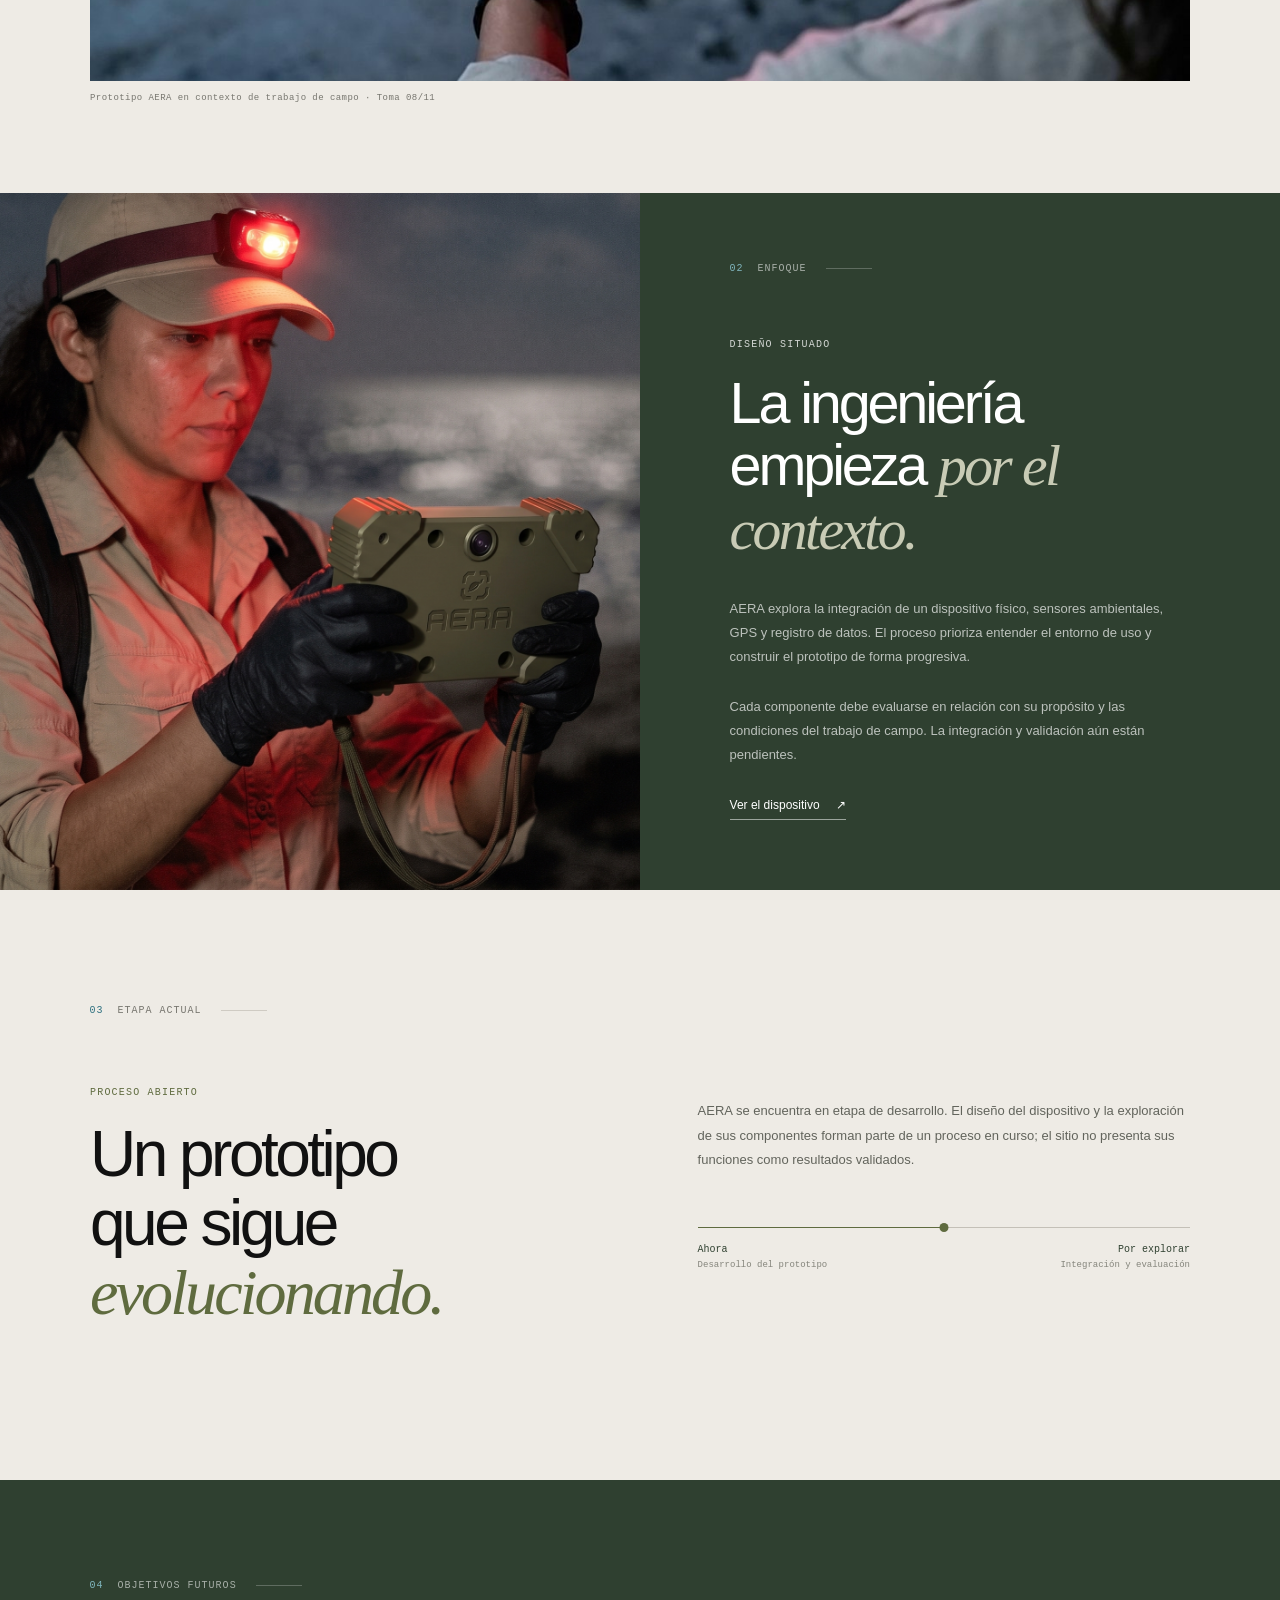
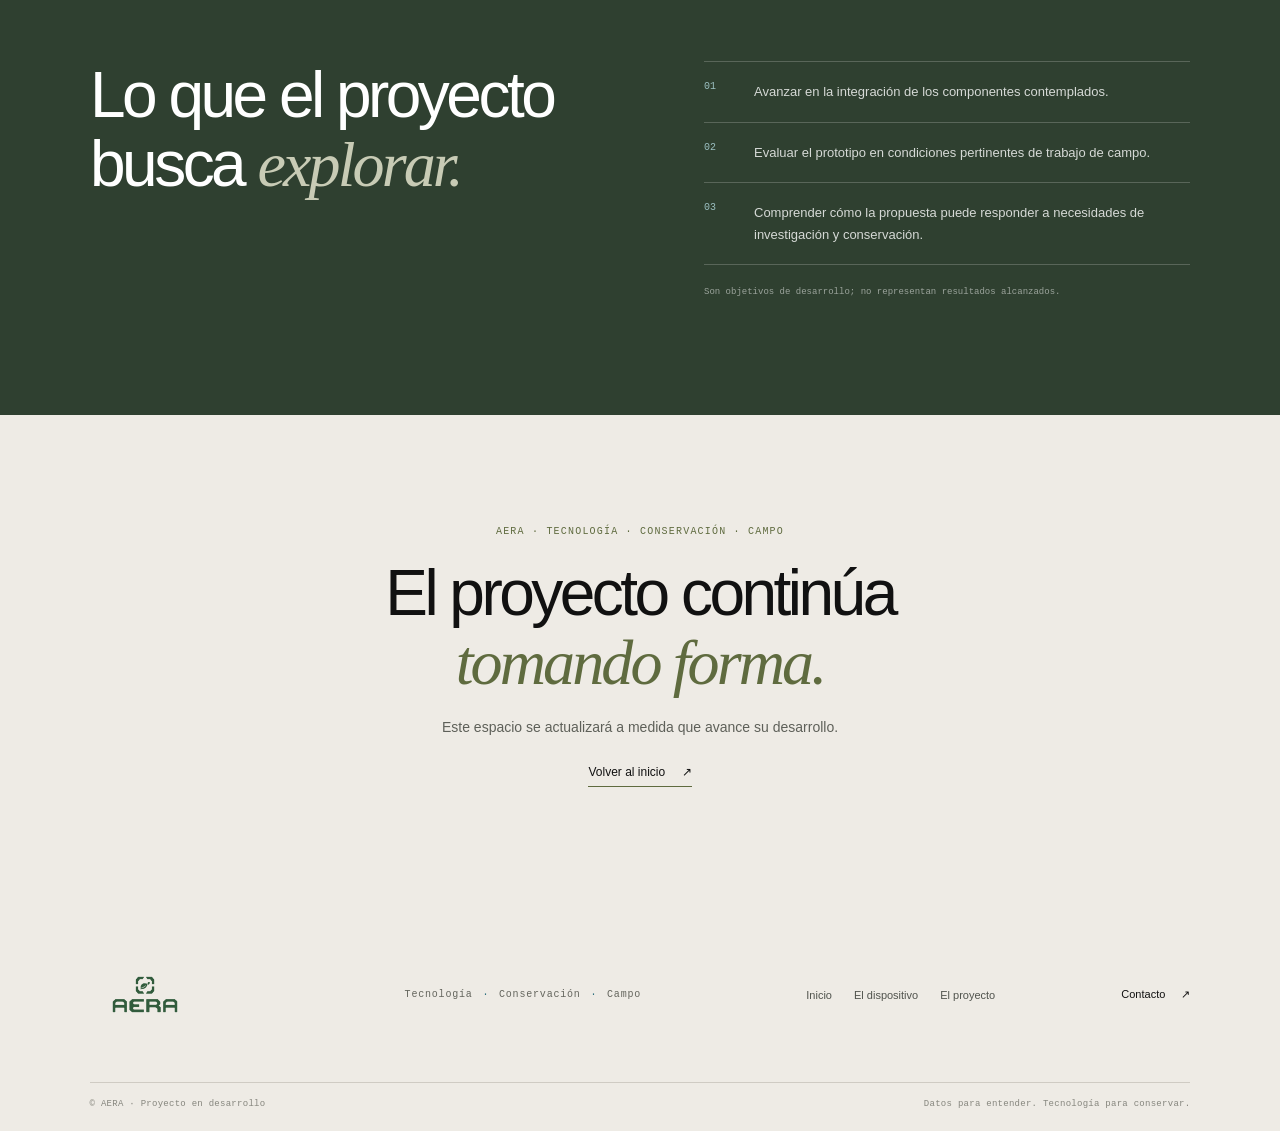
==== commit 0062a2f5: "Use AERA field video and credit parent project" ====
--- a/proyecto.html
+++ b/proyecto.html
@@ -8,8 +8,8 @@
 <body><a class="skip-link" href="#contenido">Saltar al contenido</a>
   <header class="site-header"><a class="brand" href="index.html" aria-label="AERA, inicio"><img src="assets/brand/AERA%20LOGO%20NEGRO%20(1).png" alt="AERA"></a><button class="menu-toggle" aria-expanded="false" aria-controls="site-nav" aria-label="Abrir menú"><span></span><span></span></button><nav class="site-nav" id="site-nav" aria-label="Navegación principal"><a href="index.html">Inicio</a><a href="dispositivo.html">El dispositivo</a><a aria-current="page" href="proyecto.html">El proyecto</a><a class="nav-cta" href="#contacto">Conoce AERA <span aria-hidden="true">↗</span></a></nav></header>
   <main id="contenido">
-    <section class="project-hero"><img src="assets/enviroment/toma02_recorrido_noche.jpeg" alt="Equipo de campo recorre una playa durante una jornada nocturna" fetchpriority="high"><div class="project-hero-shade"></div><div class="project-hero-content"><p class="eyebrow eyebrow-light"><span class="eyebrow-dot"></span> Investigación · Conservación · Tecnología</p><h1>Una pregunta<br>que se convierte <em>en proyecto.</em></h1><p>AERA busca acercar la tecnología a las necesidades de investigación y conservación en entornos naturales.</p></div><div class="hero-caption"><span>El proyecto</span><span>En desarrollo</span></div></section>
-    <section class="section project-intro"><div class="section-label"><span>01</span><span>Motivación</span><i></i></div><div class="project-intro-grid"><p class="large-statement">Entender el entorno comienza con <em>observarlo.</em></p><div><p>El trabajo de campo en ecosistemas costeros exige observar, documentar y comprender condiciones cambiantes. AERA nace como una exploración tecnológica para acompañar la recopilación de información ambiental en esos contextos.</p><p>El proyecto busca conectar el diseño de un dispositivo con las necesidades de quienes investigan y participan en iniciativas de conservación, manteniendo en primer plano el contexto real de uso.</p></div></div><figure class="project-wide-image"><img src="assets/enviroment/toma08_manos_noche.png" alt="Manos de una persona del equipo durante el trabajo de campo nocturno" loading="lazy"><figcaption>El contexto de campo guía las preguntas de diseño.</figcaption></figure></section>
+    <section class="project-hero"><img src="assets/enviroment/toma02_recorrido_noche.jpeg" alt="Equipo de campo recorre una playa durante una jornada nocturna" fetchpriority="high"><div class="project-hero-shade"></div><div class="project-hero-content"><p class="eyebrow eyebrow-light"><span class="eyebrow-dot"></span> Cada aleta cuenta · Investigación · Conservación</p><h1>Una pregunta<br>que se convierte <em>en proyecto.</em></h1><p>AERA es un producto que surge de Cada aleta cuenta y explora cómo acercar la tecnología al trabajo de investigación y conservación en campo.</p></div><div class="hero-caption"><span>El proyecto Cada aleta cuenta</span><span>En desarrollo</span></div></section>
+    <section class="section project-intro"><div class="section-label"><span>01</span><span>Motivación</span><i></i></div><div class="project-intro-grid"><p class="large-statement">De Cada aleta cuenta surge <em>AERA.</em></p><div><p>Cada aleta cuenta es el proyecto del que surge AERA como producto tecnológico. Su desarrollo parte del trabajo de campo en entornos costeros y del interés por apoyar la investigación y la conservación con herramientas pensadas para ese contexto.</p><p>AERA continúa en etapa de prototipo. Su diseño y sus componentes se encuentran en desarrollo, y todavía requieren integración y validación.</p></div></div><figure class="project-wide-image"><video class="project-video" autoplay muted loop playsinline preload="metadata" poster="assets/enviroment/clips/toma08_11_poster.jpg" aria-label="Video del prototipo AERA utilizado durante una jornada de campo nocturna"><source src="assets/enviroment/clips/toma08_11_v1.mp4" type="video/mp4"><p>Tu navegador no puede reproducir este video.</p></video><figcaption>Prototipo AERA en contexto de trabajo de campo · Toma 08/11</figcaption></figure></section>
     <section class="approach-section"><div class="approach-image"><img src="assets/enviroment/toma06_enciende_noche.jpeg" alt="Integrante del equipo prepara el equipo durante una jornada nocturna" loading="lazy"></div><div class="approach-copy"><div class="section-label section-label-light"><span>02</span><span>Enfoque</span><i></i></div><p class="eyebrow eyebrow-light">Diseño situado</p><h2>La ingeniería empieza <em>por el contexto.</em></h2><p>AERA explora la integración de un dispositivo físico, sensores ambientales, GPS y registro de datos. El proceso prioriza entender el entorno de uso y construir el prototipo de forma progresiva.</p><p>Cada componente debe evaluarse en relación con su propósito y las condiciones del trabajo de campo. La integración y validación aún están pendientes.</p><a class="text-link text-link-light" href="dispositivo.html">Ver el dispositivo <span aria-hidden="true">↗</span></a></div></section>
     <section class="section stage-section"><div class="section-label"><span>03</span><span>Etapa actual</span><i></i></div><div class="stage-grid"><div><p class="eyebrow">Proceso abierto</p><h2>Un prototipo<br>que sigue <em>evolucionando.</em></h2></div><div><p>AERA se encuentra en etapa de desarrollo. El diseño del dispositivo y la exploración de sus componentes forman parte de un proceso en curso; el sitio no presenta sus funciones como resultados validados.</p><div class="stage-track"><div class="stage-line"><span></span></div><div class="stage-labels"><span><strong>Ahora</strong>Desarrollo del prototipo</span><span><strong>Por explorar</strong>Integración y evaluación</span></div></div></div></div></section>
     <section class="future-section"><div class="section-label section-label-light"><span>04</span><span>Objetivos futuros</span><i></i></div><div class="future-grid"><h2>Lo que el proyecto<br>busca <em>explorar.</em></h2><div class="future-list"><p><span>01</span>Avanzar en la integración de los componentes contemplados.</p><p><span>02</span>Evaluar el prototipo en condiciones pertinentes de trabajo de campo.</p><p><span>03</span>Comprender cómo la propuesta puede responder a necesidades de investigación y conservación.</p><small>Son objetivos de desarrollo; no representan resultados alcanzados.</small></div></div></section>
--- a/assets/css/site.css
+++ b/assets/css/site.css
@@ -8,3 +8,5 @@
 @media(max-width:900px){:root{--gutter:clamp(24px,5vw,56px)}.site-header{height:78px}.purpose-grid{gap:5vw}.purpose-copy{padding-left:0}.purpose-image img{height:440px}.device-grid{gap:4vw}.footer-main{grid-template-columns:1fr 1.5fr 1fr;row-gap:22px}.footer-contact{grid-column:3;grid-row:2}.footer-nav{grid-column:2/4}.page-hero{grid-template-columns:1fr 1fr;gap:2vw}.page-hero-copy{padding-left:0}.device-note{grid-template-columns:1fr 1.2fr;gap:20px}.device-note .text-link{grid-column:2}.feature-image img{height:320px}.feature-card-offset .feature-image img{height:270px}.approach-copy{padding:55px 42px}}
 @media(max-width:650px){html{scroll-padding-top:70px}.site-header{height:70px;padding:0 22px}.brand{width:90px}.menu-toggle{display:flex;width:42px;height:42px;align-items:center;justify-content:center;flex-direction:column;gap:6px;border:1px solid rgba(255,255,255,.55);background:transparent;color:#fff;cursor:pointer}.menu-toggle span{height:1px;width:16px;background:currentColor;transition:transform .2s}.menu-toggle[aria-expanded=true] span:first-child{transform:translateY(3.5px) rotate(45deg)}.menu-toggle[aria-expanded=true] span:last-child{transform:translateY(-3.5px) rotate(-45deg)}.site-nav{position:absolute;top:69px;left:0;right:0;display:flex;flex-direction:column;align-items:stretch;gap:0;background:var(--forest);padding:0 22px;max-height:0;overflow:hidden;transition:max-height .3s ease,padding .3s}.site-nav.is-open{max-height:320px;padding:12px 22px 24px}.site-nav a{padding:15px 4px;border-bottom:1px solid rgba(255,255,255,.16)}.site-nav .nav-cta{border:0;padding:15px 4px}.hero{height:92svh;min-height:640px}.hero-frame{inset:87px 14px 18px}.hero-content{padding:0 24px 115px}.hero h1{font-size:clamp(46px,12vw,70px)}.hero-copy{font-size:13px;margin:19px 0 23px;max-width:390px}.hero-caption{bottom:24px;right:24px;left:24px;justify-content:space-between;font-size:8px}.scroll-cue{bottom:51px;left:auto;right:24px}.section{padding:82px 24px}.purpose-grid{grid-template-columns:1fr;gap:39px;margin-top:47px}.purpose-copy{max-width:500px}.purpose h2,.device-copy h2{font-size:clamp(40px,10vw,58px)}.purpose-image img{height:350px}.side-note{display:none}.device-section{padding:82px 24px 95px}.device-grid{grid-template-columns:1fr;gap:20px}.device-copy .section-label{margin-bottom:52px}.device-visual{margin:4px -10px 0;padding:20px 0 42px}.device-visual figcaption{font-size:8px}.features{padding-top:82px;padding-bottom:90px}.feature-heading{margin:48px auto 38px}.feature-heading h2{font-size:clamp(43px,10vw,60px)}.feature-grid{grid-template-columns:1fr;gap:43px}.feature-card-offset{margin-top:0;margin-left:9vw}.feature-image img,.feature-card-offset .feature-image img{height:300px}.feature-text{padding-top:22px}.feature-text h3{font-size:25px}.project-band{height:auto;min-height:650px}.project-band-content{padding:70px 24px}.project-band h2{font-size:clamp(58px,13vw,82px)}.project-band-content>p:not(.eyebrow){font-size:13px}.band-mark{right:24px;bottom:22px}.site-footer{padding:42px 24px 18px}.footer-main{grid-template-columns:1fr 1fr;gap:20px;padding-bottom:30px}.footer-brand{width:90px}.footer-motto{grid-column:1/-1;grid-row:2;margin:0}.footer-nav{grid-column:1/-1;grid-row:3;flex-wrap:wrap;gap:17px}.footer-contact{grid-column:2;grid-row:1;text-align:right}.footer-bottom{gap:12px;align-items:flex-start;font-size:8px;line-height:1.6}.footer-bottom span:last-child{text-align:right}.page-hero{padding:112px 24px 54px;grid-template-columns:1fr;gap:32px}.page-hero h1{font-size:clamp(53px,12vw,76px)}.page-hero-copy>p:not(.eyebrow){font-size:13px}.page-meta{margin-top:25px;gap:15px;font-size:8px}.page-product{min-height:unset}.page-product figcaption{font-size:8px}.device-overview{padding-top:80px;padding-bottom:86px}.overview-grid{grid-template-columns:1fr;gap:18px;margin-top:48px}.overview-grid h2{font-size:clamp(42px,10vw,60px)}.components-section{padding:80px 24px 90px}.components-intro{display:block;margin:48px auto 40px}.components-intro h2{font-size:clamp(43px,10vw,59px)}.components-intro>p:not(.eyebrow){margin-top:19px}.component-list article{grid-template-columns:34px 1fr;gap:10px;padding:22px 0}.component-list h3{font-size:18px}.component-list article p{font-size:11px}.component-status{grid-column:2;padding-top:2px}.flow-section{padding-top:80px;padding-bottom:90px}.flow-heading{margin:47px auto 34px}.flow-heading h2{font-size:clamp(43px,10vw,59px)}.flow-diagram{grid-template-columns:1fr;gap:0}.flow-node{min-height:130px;padding:22px}.flow-connector{height:50px;width:1px;justify-self:center;position:relative}.flow-connector span{padding:8px 0}.diagram-note{font-size:9px}.device-note{padding:60px 24px;grid-template-columns:1fr;gap:15px}.device-note h2{font-size:39px}.device-note>p{margin:0}.device-note .text-link{grid-column:auto;margin-top:6px}.project-hero{height:86svh;min-height:610px}.project-hero-content{padding:70px 24px 100px}.project-hero h1{font-size:clamp(55px,12vw,78px)}.project-hero-content>p:not(.eyebrow){font-size:13px}.project-hero .hero-caption{left:24px;right:24px;bottom:24px}.project-intro{padding-top:80px;padding-bottom:75px}.project-intro-grid{grid-template-columns:1fr;gap:23px;margin:49px auto 48px}.large-statement{font-size:clamp(40px,10vw,58px)}.project-wide-image img{height:300px}.approach-section{grid-template-columns:1fr}.approach-image{min-height:0;height:330px}.approach-copy{padding:50px 24px 70px}.approach-copy .section-label{margin-bottom:48px}.approach-copy h2{font-size:clamp(40px,10vw,57px)}.stage-section{padding-top:80px;padding-bottom:90px}.stage-grid{grid-template-columns:1fr;gap:20px;margin-top:48px}.stage-grid h2{font-size:clamp(43px,10vw,60px)}.stage-track{margin-top:38px}.future-section{padding:80px 24px 90px}.future-grid{grid-template-columns:1fr;gap:10px;margin-top:48px}.future-grid h2{font-size:clamp(43px,10vw,60px)}.contact-note{padding:82px 24px}.contact-note h2{font-size:clamp(37px,9vw,53px)}}
 @media(prefers-reduced-motion:reduce){*,*::before,*::after{scroll-behavior:auto!important;animation-duration:.01ms!important;animation-iteration-count:1!important;transition-duration:.01ms!important}}
+.project-wide-image video{display:block;width:100%;height:440px;object-fit:cover;background:var(--forest)}
+@media(max-width:650px){.project-wide-image video{height:300px}}
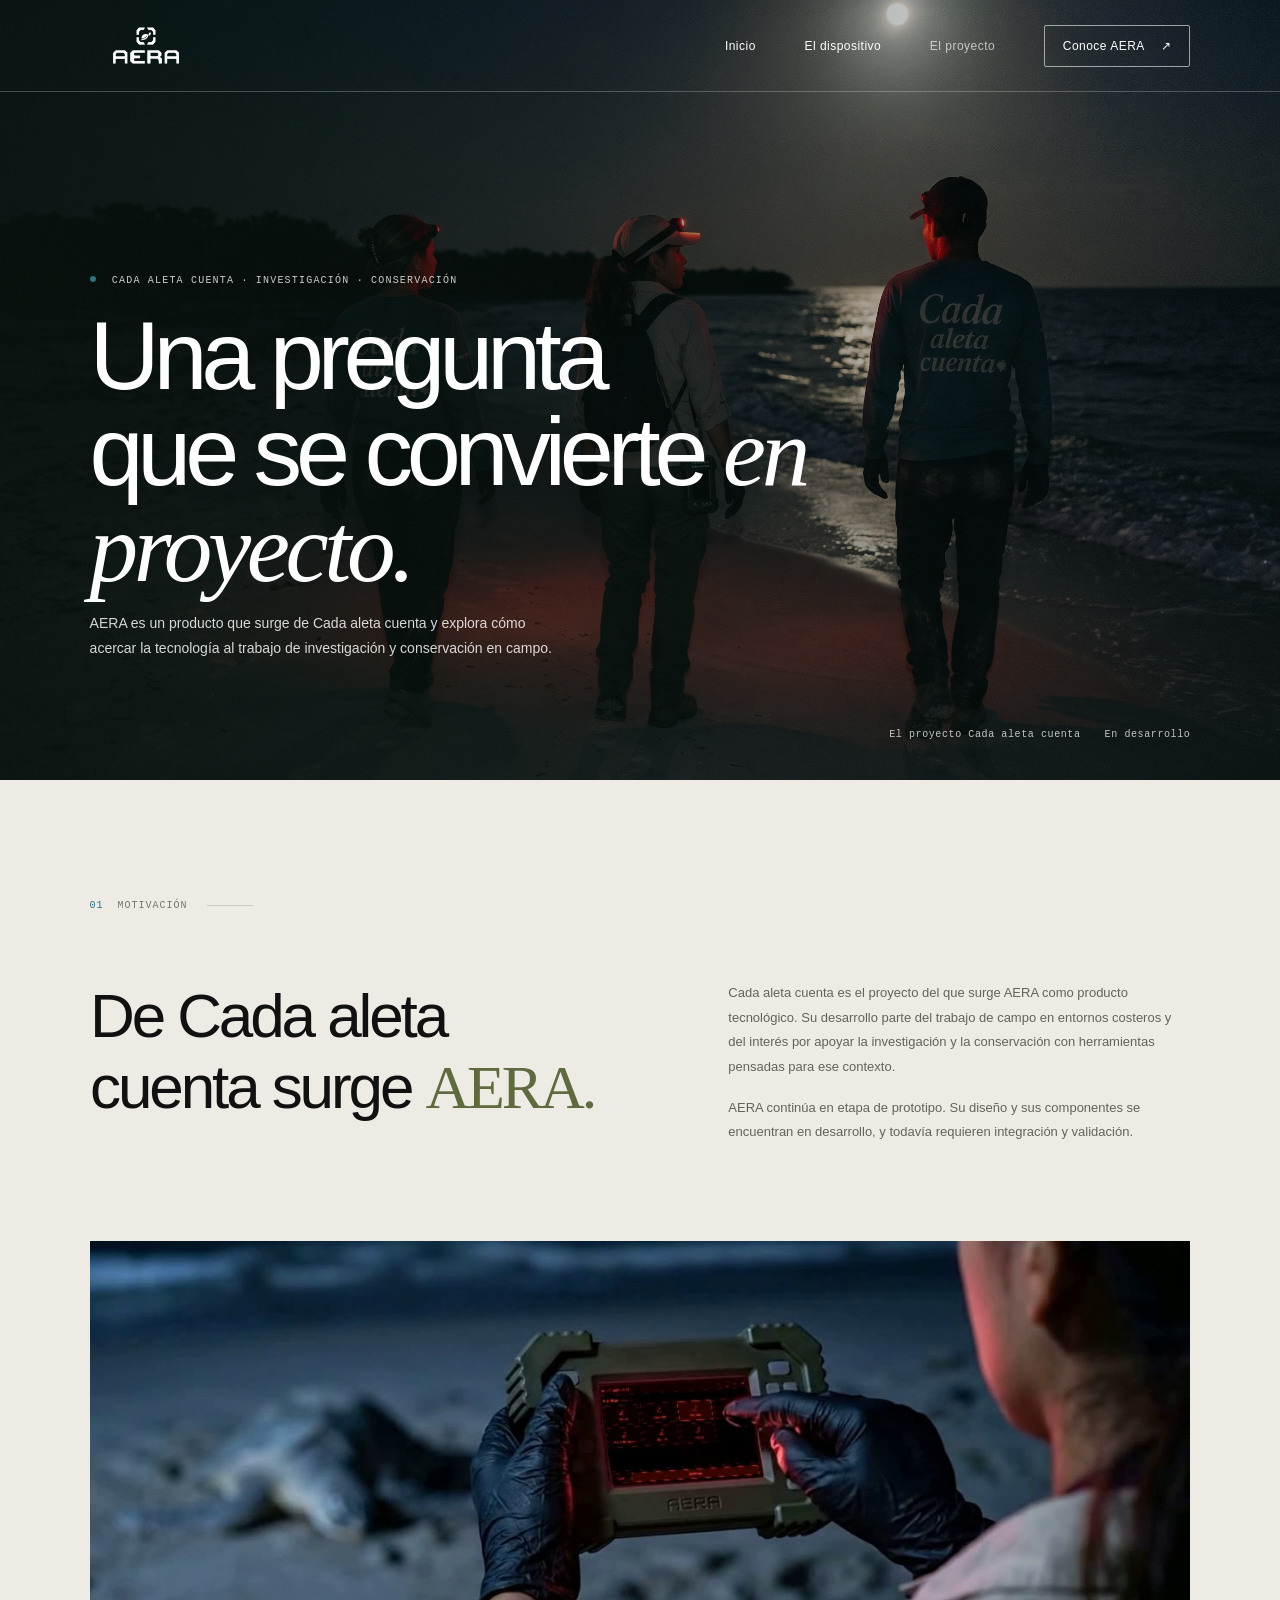
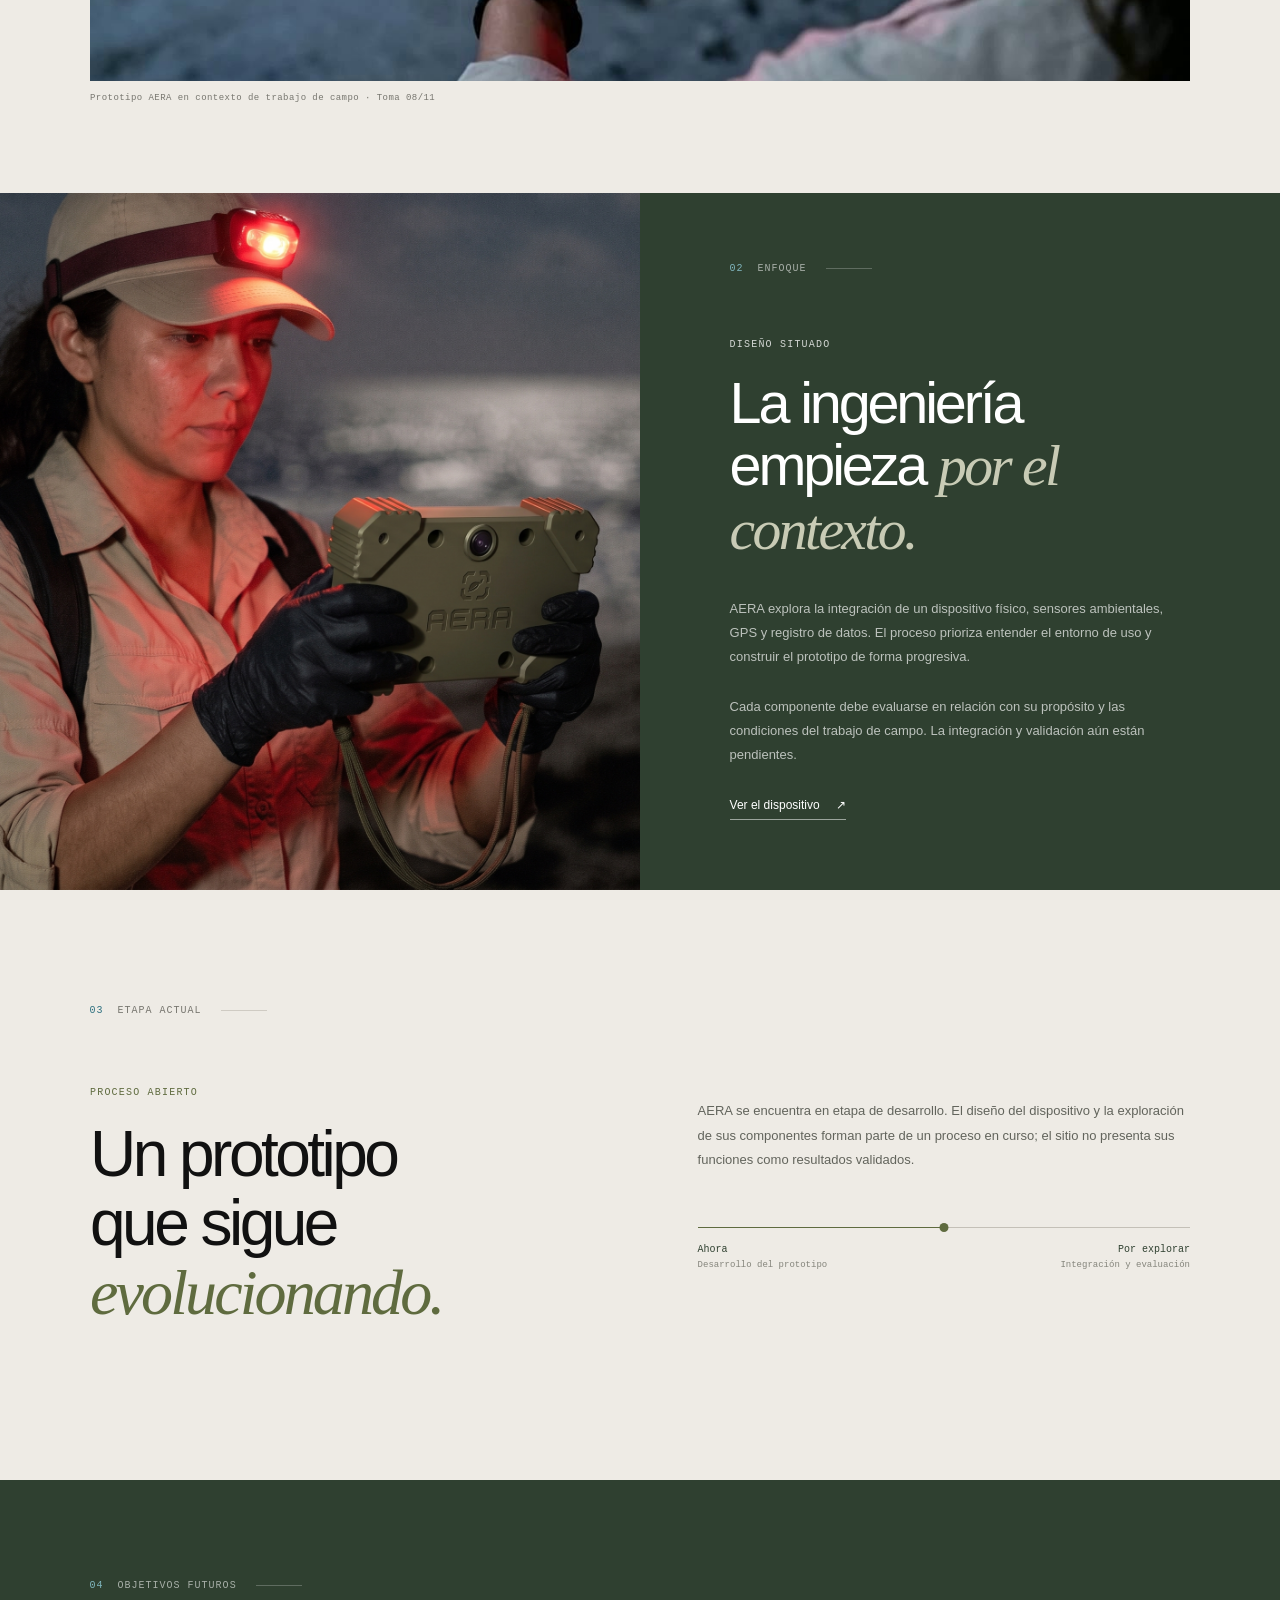
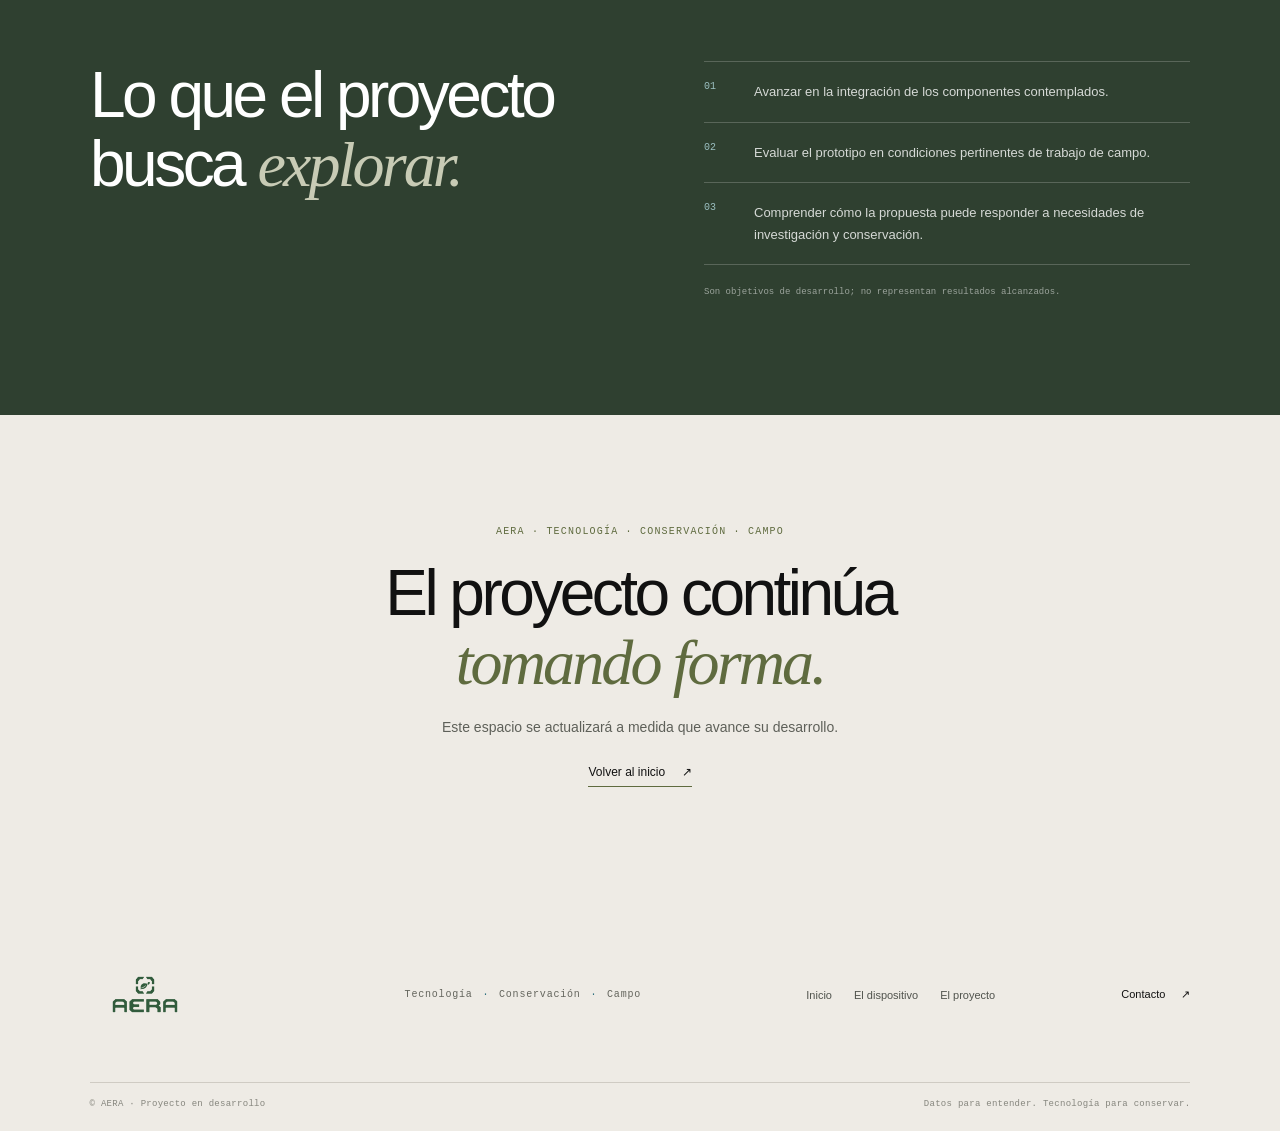
==== commit 54054897: "Use toma 8 v2 on project page" ====
--- a/proyecto.html
+++ b/proyecto.html
@@ -9,7 +9,7 @@
   <header class="site-header"><a class="brand" href="index.html" aria-label="AERA, inicio"><img src="assets/brand/AERA%20LOGO%20NEGRO%20(1).png" alt="AERA"></a><button class="menu-toggle" aria-expanded="false" aria-controls="site-nav" aria-label="Abrir menú"><span></span><span></span></button><nav class="site-nav" id="site-nav" aria-label="Navegación principal"><a href="index.html">Inicio</a><a href="dispositivo.html">El dispositivo</a><a aria-current="page" href="proyecto.html">El proyecto</a><a class="nav-cta" href="#contacto">Conoce AERA <span aria-hidden="true">↗</span></a></nav></header>
   <main id="contenido">
     <section class="project-hero"><img src="assets/enviroment/toma02_recorrido_noche.jpeg" alt="Equipo de campo recorre una playa durante una jornada nocturna" fetchpriority="high"><div class="project-hero-shade"></div><div class="project-hero-content"><p class="eyebrow eyebrow-light"><span class="eyebrow-dot"></span> Cada aleta cuenta · Investigación · Conservación</p><h1>Una pregunta<br>que se convierte <em>en proyecto.</em></h1><p>AERA es un producto que surge de Cada aleta cuenta y explora cómo acercar la tecnología al trabajo de investigación y conservación en campo.</p></div><div class="hero-caption"><span>El proyecto Cada aleta cuenta</span><span>En desarrollo</span></div></section>
-    <section class="section project-intro"><div class="section-label"><span>01</span><span>Motivación</span><i></i></div><div class="project-intro-grid"><p class="large-statement">De Cada aleta cuenta surge <em>AERA.</em></p><div><p>Cada aleta cuenta es el proyecto del que surge AERA como producto tecnológico. Su desarrollo parte del trabajo de campo en entornos costeros y del interés por apoyar la investigación y la conservación con herramientas pensadas para ese contexto.</p><p>AERA continúa en etapa de prototipo. Su diseño y sus componentes se encuentran en desarrollo, y todavía requieren integración y validación.</p></div></div><figure class="project-wide-image"><video class="project-video" autoplay muted loop playsinline preload="metadata" poster="assets/enviroment/clips/toma08_11_poster.jpg" aria-label="Video del prototipo AERA utilizado durante una jornada de campo nocturna"><source src="assets/enviroment/clips/toma08_11_v1.mp4" type="video/mp4"><p>Tu navegador no puede reproducir este video.</p></video><figcaption>Prototipo AERA en contexto de trabajo de campo · Toma 08/11</figcaption></figure></section>
+    <section class="section project-intro"><div class="section-label"><span>01</span><span>Motivación</span><i></i></div><div class="project-intro-grid"><p class="large-statement">De Cada aleta cuenta surge <em>AERA.</em></p><div><p>Cada aleta cuenta es el proyecto del que surge AERA como producto tecnológico. Su desarrollo parte del trabajo de campo en entornos costeros y del interés por apoyar la investigación y la conservación con herramientas pensadas para ese contexto.</p><p>AERA continúa en etapa de prototipo. Su diseño y sus componentes se encuentran en desarrollo, y todavía requieren integración y validación.</p></div></div><figure class="project-wide-image"><video class="project-video" autoplay muted loop playsinline preload="metadata" poster="assets/enviroment/clips/toma08_11_poster.jpg" aria-label="Video del prototipo AERA utilizado durante una jornada de campo nocturna"><source src="assets/enviroment/clips/toma08_11_v2.mp4" type="video/mp4"><p>Tu navegador no puede reproducir este video.</p></video><figcaption>Prototipo AERA en contexto de trabajo de campo · Toma 08/11</figcaption></figure></section>
     <section class="approach-section"><div class="approach-image"><img src="assets/enviroment/toma06_enciende_noche.jpeg" alt="Integrante del equipo prepara el equipo durante una jornada nocturna" loading="lazy"></div><div class="approach-copy"><div class="section-label section-label-light"><span>02</span><span>Enfoque</span><i></i></div><p class="eyebrow eyebrow-light">Diseño situado</p><h2>La ingeniería empieza <em>por el contexto.</em></h2><p>AERA explora la integración de un dispositivo físico, sensores ambientales, GPS y registro de datos. El proceso prioriza entender el entorno de uso y construir el prototipo de forma progresiva.</p><p>Cada componente debe evaluarse en relación con su propósito y las condiciones del trabajo de campo. La integración y validación aún están pendientes.</p><a class="text-link text-link-light" href="dispositivo.html">Ver el dispositivo <span aria-hidden="true">↗</span></a></div></section>
     <section class="section stage-section"><div class="section-label"><span>03</span><span>Etapa actual</span><i></i></div><div class="stage-grid"><div><p class="eyebrow">Proceso abierto</p><h2>Un prototipo<br>que sigue <em>evolucionando.</em></h2></div><div><p>AERA se encuentra en etapa de desarrollo. El diseño del dispositivo y la exploración de sus componentes forman parte de un proceso en curso; el sitio no presenta sus funciones como resultados validados.</p><div class="stage-track"><div class="stage-line"><span></span></div><div class="stage-labels"><span><strong>Ahora</strong>Desarrollo del prototipo</span><span><strong>Por explorar</strong>Integración y evaluación</span></div></div></div></div></section>
     <section class="future-section"><div class="section-label section-label-light"><span>04</span><span>Objetivos futuros</span><i></i></div><div class="future-grid"><h2>Lo que el proyecto<br>busca <em>explorar.</em></h2><div class="future-list"><p><span>01</span>Avanzar en la integración de los componentes contemplados.</p><p><span>02</span>Evaluar el prototipo en condiciones pertinentes de trabajo de campo.</p><p><span>03</span>Comprender cómo la propuesta puede responder a necesidades de investigación y conservación.</p><small>Son objetivos de desarrollo; no representan resultados alcanzados.</small></div></div></section>
